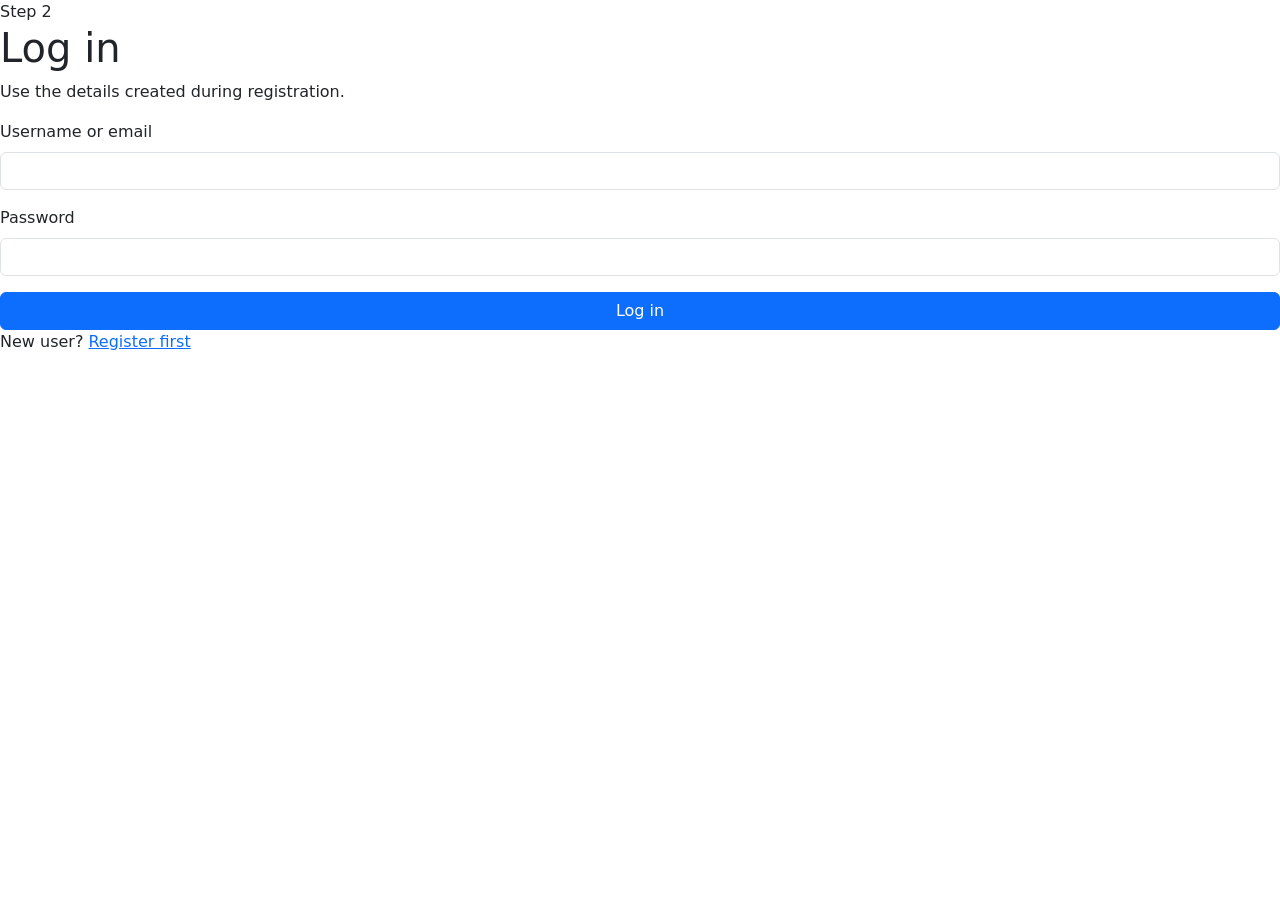
==== login.html @ 52c7944f "first commit" ====
<!DOCTYPE html>
<html lang="en">
<head>
  <meta charset="UTF-8">
  <meta name="viewport" content="width=device-width, initial-scale=1.0">
  <title>Login</title>
  <link rel="preconnect" href="https://fonts.googleapis.com">
  <link rel="preconnect" href="https://fonts.gstatic.com" crossorigin>
  <link href="https://fonts.googleapis.com/css2?family=Poppins:wght@300;400;500;600;700;800&display=swap" rel="stylesheet">
  <link href="https://cdn.jsdelivr.net/npm/bootstrap@5.3.3/dist/css/bootstrap.min.css" rel="stylesheet">
  <link rel="stylesheet" href="assets/css/style.css">
</head>
<body>
  <main class="auth-shell">
    <section class="auth-card">
      <div class="auth-head">
        <div class="auth-kicker">Step 2</div>
        <h1>Log in</h1>
        <p>Use the details created during registration.</p>
      </div>

      <div id="loginAlert" class="alert d-none" role="alert"></div>

      <form id="loginForm" class="auth-form" novalidate>
        <div class="mb-3">
          <label class="form-label" for="identifier">Username or email</label>
          <input class="form-control" type="text" id="identifier" name="identifier" required>
        </div>
        <div class="mb-3">
          <label class="form-label" for="loginPassword">Password</label>
          <input class="form-control" type="password" id="loginPassword" name="password" required>
        </div>
        <button class="btn btn-primary w-100" type="submit">Log in</button>
        <p class="auth-footer">New user? <a href="register.html">Register first</a></p>
      </form>
    </section>
  </main>

  <script src="https://code.jquery.com/jquery-3.7.1.min.js"></script>
  <script src="assets/js/login.js"></script>
</body>
</html>
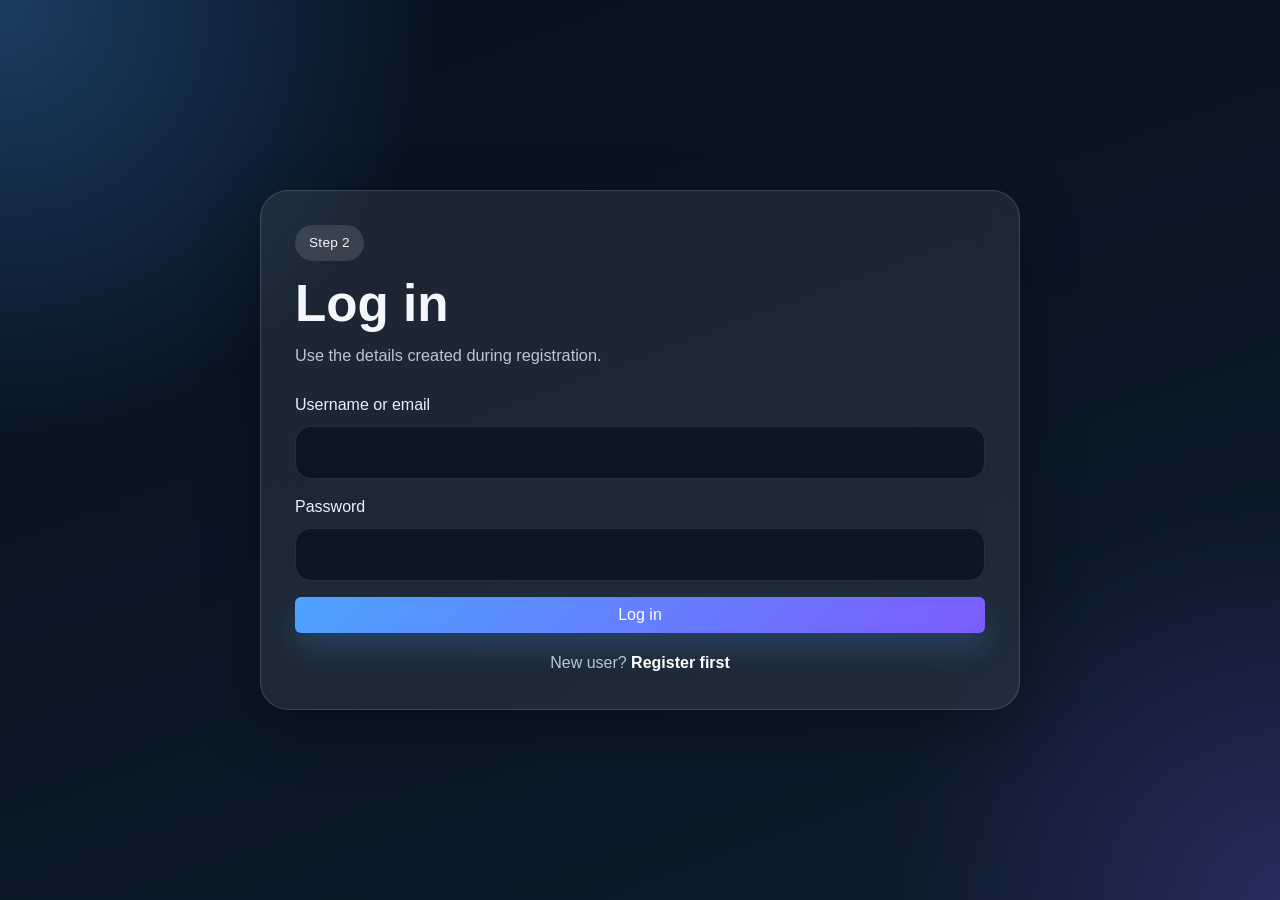
==== commit 5e3dfdfc: "Add Docker support and update configuration for local development - Introduced docker-compose.yml fo" ====
--- a/login.html
+++ b/login.html
@@ -8,7 +8,7 @@
   <link rel="preconnect" href="https://fonts.gstatic.com" crossorigin>
   <link href="https://fonts.googleapis.com/css2?family=Poppins:wght@300;400;500;600;700;800&display=swap" rel="stylesheet">
   <link href="https://cdn.jsdelivr.net/npm/bootstrap@5.3.3/dist/css/bootstrap.min.css" rel="stylesheet">
-  <link rel="stylesheet" href="assets/css/style.css">
+  <link rel="stylesheet" href="css/style.css">
 </head>
 <body>
   <main class="auth-shell">
@@ -37,6 +37,6 @@
   </main>
 
   <script src="https://code.jquery.com/jquery-3.7.1.min.js"></script>
-  <script src="assets/js/login.js"></script>
+  <script src="js/login.js"></script>
 </body>
 </html>
--- a/css/style.css
+++ b/css/style.css
@@ -0,0 +1,234 @@
+:root {
+  --bg-1: #07111f;
+  --bg-2: #0d1b2a;
+  --card: rgba(255, 255, 255, 0.08);
+  --card-border: rgba(255, 255, 255, 0.14);
+  --text: #f4f7fb;
+  --muted: #bac7d6;
+  --accent: #4da3ff;
+  --accent-2: #7c5cff;
+  --success: #35d07f;
+  --danger: #ff6b6b;
+}
+
+* {
+  box-sizing: border-box;
+}
+
+html,
+body {
+  min-height: 100%;
+}
+
+body {
+  margin: 0;
+  font-family: 'Poppins', sans-serif;
+  color: var(--text);
+  background:
+    radial-gradient(circle at top left, rgba(77, 163, 255, 0.30), transparent 28%),
+    radial-gradient(circle at bottom right, rgba(124, 92, 255, 0.24), transparent 26%),
+    linear-gradient(160deg, var(--bg-1), var(--bg-2));
+}
+
+a {
+  color: #d5e8ff;
+}
+
+.app-shell,
+.auth-shell,
+.profile-shell {
+  min-height: 100vh;
+  display: grid;
+  place-items: center;
+  padding: 32px 16px;
+}
+
+.hero-card,
+.auth-card,
+.profile-card {
+  width: min(100%, 980px);
+  border: 1px solid var(--card-border);
+  background: var(--card);
+  backdrop-filter: blur(18px);
+  border-radius: 28px;
+  box-shadow: 0 18px 60px rgba(0, 0, 0, 0.28);
+}
+
+.hero-card {
+  max-width: 760px;
+  padding: 44px;
+}
+
+.hero-badge,
+.auth-kicker {
+  display: inline-flex;
+  align-items: center;
+  gap: 8px;
+  border-radius: 999px;
+  padding: 8px 14px;
+  background: rgba(255, 255, 255, 0.12);
+  font-size: 0.85rem;
+  letter-spacing: 0.02em;
+}
+
+.hero-card h1,
+.auth-head h1,
+.profile-topbar h1 {
+  margin: 16px 0 10px;
+  font-size: clamp(2rem, 4vw, 4rem);
+  font-weight: 800;
+  line-height: 1.05;
+}
+
+.hero-copy,
+.auth-head p,
+.profile-topbar p {
+  color: var(--muted);
+  font-size: 1.02rem;
+  line-height: 1.75;
+  margin: 0;
+}
+
+.hero-actions {
+  display: flex;
+  gap: 14px;
+  flex-wrap: wrap;
+  margin-top: 28px;
+}
+
+.auth-card,
+.profile-card {
+  max-width: 760px;
+  padding: 34px;
+}
+
+.auth-head {
+  margin-bottom: 24px;
+}
+
+.auth-form .form-control {
+  background: rgba(8, 17, 30, 0.72);
+  border: 1px solid rgba(255, 255, 255, 0.10);
+  color: var(--text);
+  padding: 0.85rem 1rem;
+  border-radius: 16px;
+}
+
+.auth-form .form-control:focus {
+  background: rgba(8, 17, 30, 0.86);
+  color: var(--text);
+  border-color: rgba(77, 163, 255, 0.85);
+  box-shadow: 0 0 0 0.2rem rgba(77, 163, 255, 0.15);
+}
+
+.form-label {
+  color: #eaf1fb;
+  font-weight: 500;
+  margin-bottom: 0.55rem;
+}
+
+.btn-primary {
+  border: none;
+  background: linear-gradient(135deg, var(--accent), var(--accent-2));
+  box-shadow: 0 14px 30px rgba(77, 163, 255, 0.22);
+}
+
+.btn-primary:hover,
+.btn-primary:focus {
+  background: linear-gradient(135deg, #5eb0ff, #8d73ff);
+}
+
+.btn-outline-light {
+  border-color: rgba(255, 255, 255, 0.36);
+  color: var(--text);
+}
+
+.btn-outline-light:hover {
+  background: rgba(255, 255, 255, 0.12);
+  color: var(--text);
+}
+
+.auth-footer {
+  margin: 18px 0 0;
+  text-align: center;
+  color: var(--muted);
+}
+
+.auth-footer a {
+  color: #ffffff;
+  font-weight: 600;
+  text-decoration: none;
+}
+
+.alert {
+  border: 0;
+  border-radius: 16px;
+  padding: 14px 16px;
+}
+
+.alert-success {
+  background: rgba(53, 208, 127, 0.15);
+  color: #bdf5d8;
+}
+
+.alert-danger {
+  background: rgba(255, 107, 107, 0.16);
+  color: #ffd0d0;
+}
+
+.profile-topbar {
+  display: flex;
+  justify-content: space-between;
+  gap: 16px;
+  align-items: start;
+  margin-bottom: 24px;
+}
+
+.profile-summary {
+  display: grid;
+  grid-template-columns: repeat(3, minmax(0, 1fr));
+  gap: 14px;
+  margin-bottom: 24px;
+}
+
+.profile-summary div {
+  padding: 16px;
+  border-radius: 18px;
+  background: rgba(255, 255, 255, 0.07);
+  border: 1px solid rgba(255, 255, 255, 0.08);
+}
+
+.profile-summary span {
+  display: block;
+  color: var(--muted);
+  font-size: 0.85rem;
+  margin-bottom: 6px;
+}
+
+.profile-summary strong {
+  font-size: 1rem;
+  word-break: break-word;
+}
+
+.profile-form textarea {
+  resize: vertical;
+  min-height: 110px;
+}
+
+@media (max-width: 768px) {
+  .hero-card,
+  .auth-card,
+  .profile-card {
+    padding: 22px;
+    border-radius: 22px;
+  }
+
+  .profile-topbar,
+  .hero-actions {
+    flex-direction: column;
+  }
+
+  .profile-summary {
+    grid-template-columns: 1fr;
+  }
+}
